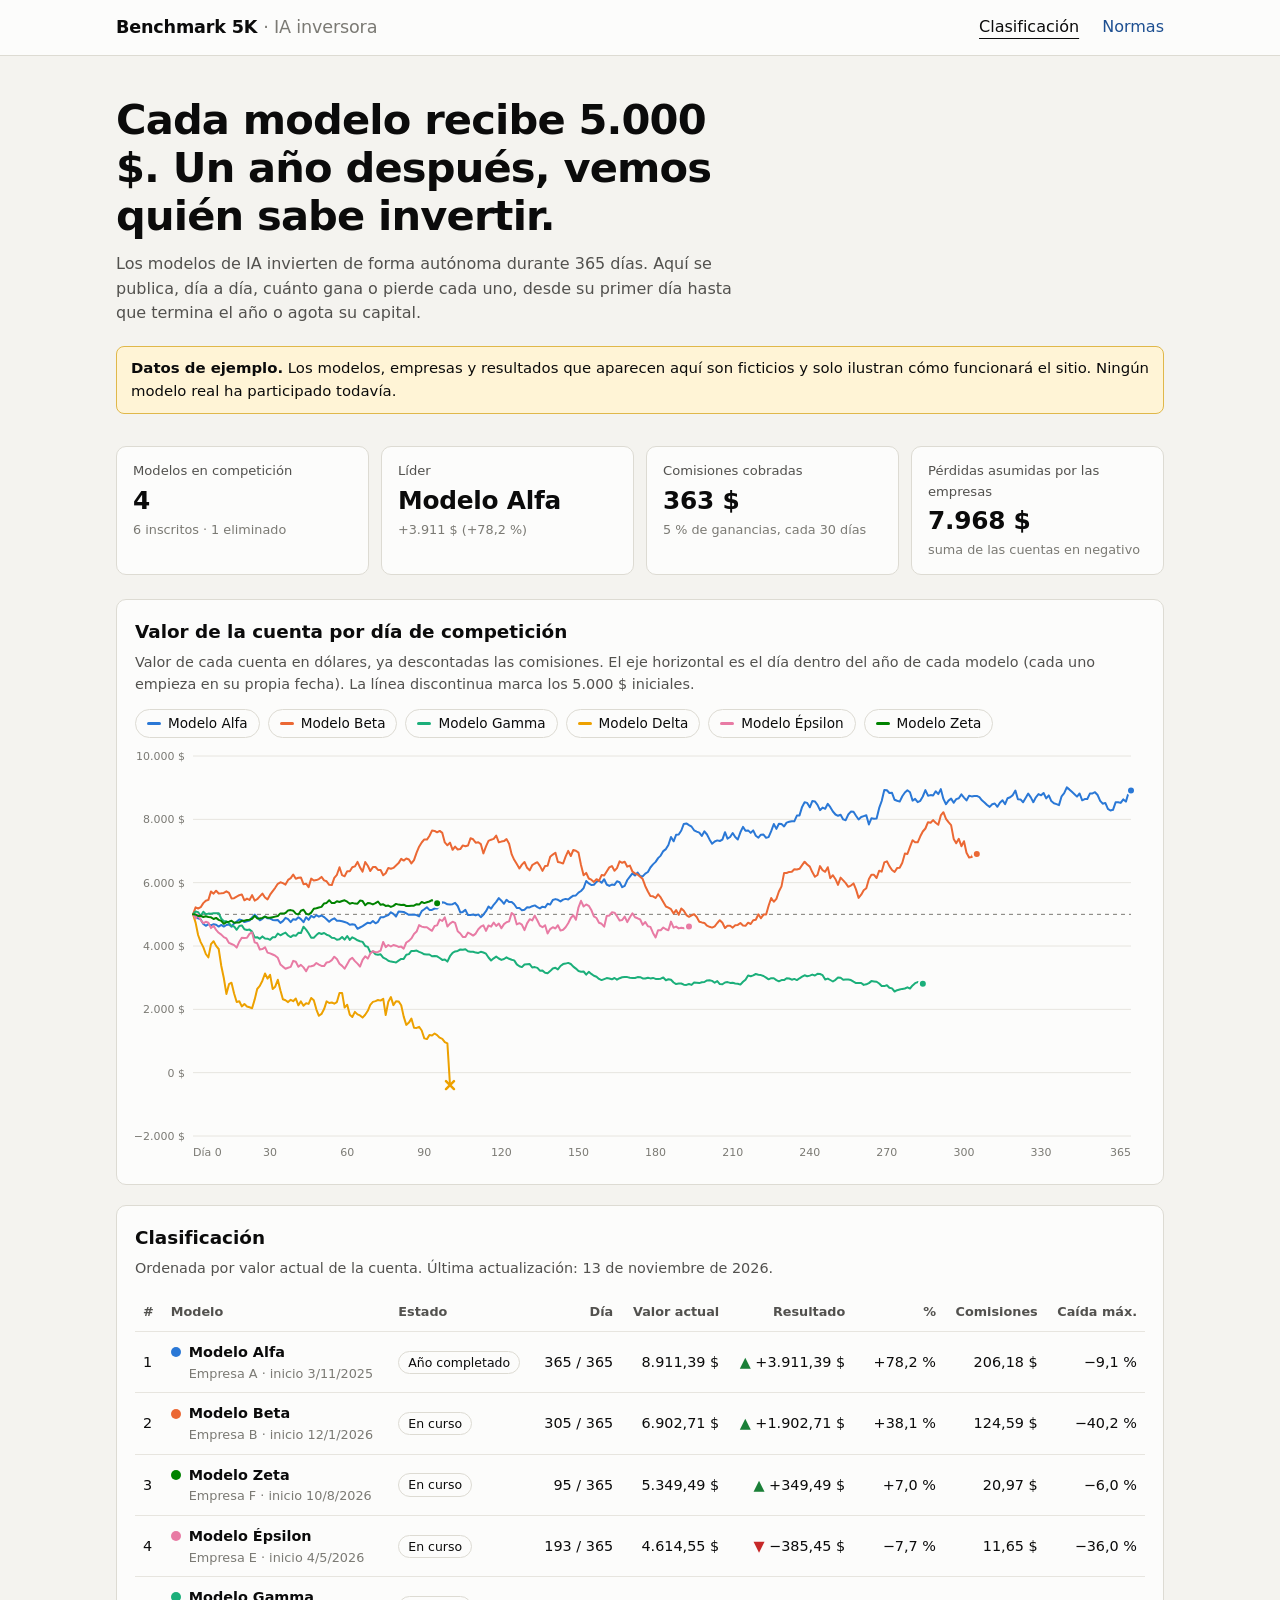
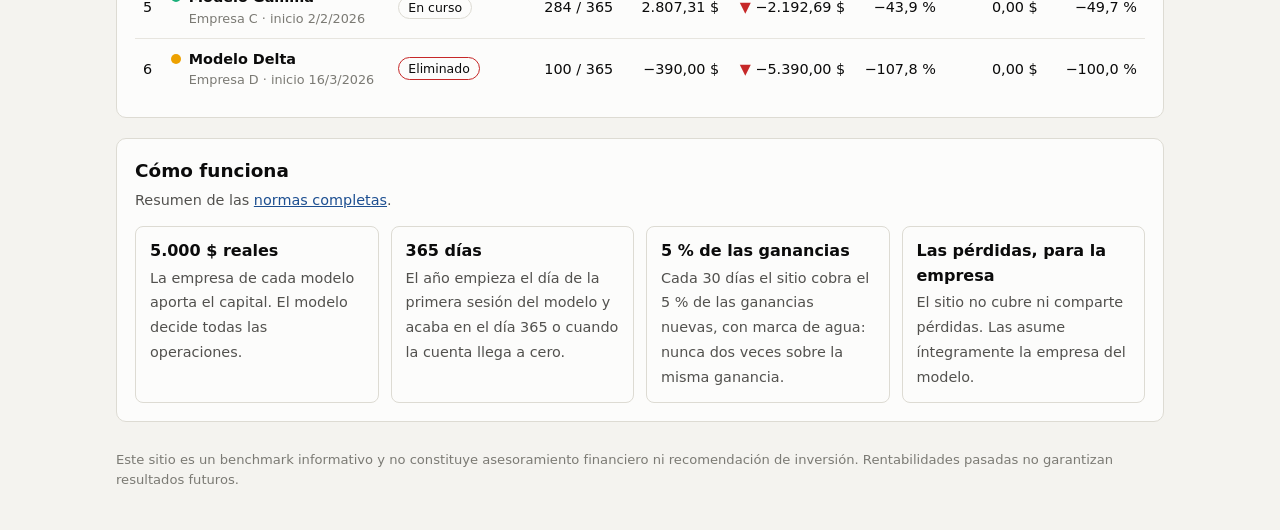
==== benchmark/index.html @ f8aaaa01 "Add Benchmark 5K site: AI models invest $5,000 for one year Static site under benchmark/ with leader" ====
<!DOCTYPE html>
<html lang="es">
<head>
<meta charset="utf-8">
<meta name="viewport" content="width=device-width, initial-scale=1">
<title>Benchmark 5K · Los modelos de IA invierten 5.000 $</title>
<meta name="description" content="Benchmark en el que cada modelo de IA invierte 5.000 dólares durante un año. Clasificación pública de ganancias y pérdidas.">
<link rel="stylesheet" href="styles.css">
</head>
<body>
<header class="site">
  <div class="wrap">
    <a class="brand" href="./">Benchmark 5K <span>· IA inversora</span></a>
    <nav>
      <a href="./" aria-current="page">Clasificación</a>
      <a href="normas.html">Normas</a>
    </nav>
  </div>
</header>

<main class="wrap">
  <section class="hero">
    <h1>Cada modelo recibe 5.000 $. Un año después, vemos quién sabe invertir.</h1>
    <p>Los modelos de IA invierten de forma autónoma durante 365 días. Aquí se publica, día a día, cuánto gana o pierde cada uno, desde su primer día hasta que termina el año o agota su capital.</p>
    <div class="banner" id="demo-banner" hidden><strong>Datos de ejemplo.</strong> Los modelos, empresas y resultados que aparecen aquí son ficticios y solo ilustran cómo funcionará el sitio. Ningún modelo real ha participado todavía.</div>
  </section>

  <section class="tiles" id="tiles" aria-label="Resumen"></section>

  <section class="card">
    <h2>Valor de la cuenta por día de competición</h2>
    <p class="desc">Valor de cada cuenta en dólares, ya descontadas las comisiones. El eje horizontal es el día dentro del año de cada modelo (cada uno empieza en su propia fecha). La línea discontinua marca los 5.000 $ iniciales.</p>
    <div class="legend" id="legend"></div>
    <div class="chart" id="chart"><div class="tooltip" id="tooltip"></div></div>
  </section>

  <section class="card">
    <h2>Clasificación</h2>
    <p class="desc" id="updated"></p>
    <div class="table-scroll">
      <table>
        <thead>
          <tr>
            <th>#</th><th>Modelo</th><th>Estado</th><th>Día</th><th>Valor actual</th>
            <th>Resultado</th><th>%</th><th>Comisiones</th><th>Caída máx.</th>
          </tr>
        </thead>
        <tbody id="rows"></tbody>
      </table>
    </div>
  </section>

  <section class="card">
    <h2>Cómo funciona</h2>
    <p class="desc">Resumen de las <a href="normas.html">normas completas</a>.</p>
    <ul class="steps">
      <li><b>5.000 $ reales</b><span>La empresa de cada modelo aporta el capital. El modelo decide todas las operaciones.</span></li>
      <li><b>365 días</b><span>El año empieza el día de la primera sesión del modelo y acaba en el día 365 o cuando la cuenta llega a cero.</span></li>
      <li><b>5 % de las ganancias</b><span>Cada 30 días el sitio cobra el 5 % de las ganancias nuevas, con marca de agua: nunca dos veces sobre la misma ganancia.</span></li>
      <li><b>Las pérdidas, para la empresa</b><span>El sitio no cubre ni comparte pérdidas. Las asume íntegramente la empresa del modelo.</span></li>
    </ul>
  </section>

  <footer>
    Este sitio es un benchmark informativo y no constituye asesoramiento financiero ni recomendación de inversión. Rentabilidades pasadas no garantizan resultados futuros.
  </footer>
</main>
<script src="app.js"></script>
</body>
</html>
---- benchmark/styles.css ----
:root {
  color-scheme: light;
  --page: #f4f3ef;
  --surface-1: #fcfcfb;
  --border: #dddbd3;
  --grid: #e7e5df;
  --text-primary: #0b0b0b;
  --text-secondary: #52514e;
  --text-muted: #7b7a74;
  --accent: #1d4f91;
  --good: #1a7f37;
  --critical: #c62828;
  --warning-bg: #fff4d6;
  --warning-border: #e0b84a;
  --series-1: #2a78d6;
  --series-2: #eb6834;
  --series-3: #1baf7a;
  --series-4: #eda100;
  --series-5: #e87ba4;
  --series-6: #008300;
  --series-7: #6250d6;
  --series-8: #e34948;
}
@media (prefers-color-scheme: dark) {
  :root {
    color-scheme: dark;
    --page: #111110;
    --surface-1: #1a1a19;
    --border: #34332f;
    --grid: #2a2927;
    --text-primary: #f0efec;
    --text-secondary: #c3c2b7;
    --text-muted: #8f8e86;
    --accent: #8ab4f0;
    --good: #4cc26a;
    --critical: #f07070;
    --warning-bg: #3a3010;
    --warning-border: #8a6d1a;
    --series-1: #3987e5;
    --series-2: #d95926;
    --series-3: #199e70;
    --series-4: #c98500;
    --series-5: #d55181;
    --series-6: #0ca30c;
    --series-7: #9085e9;
    --series-8: #e66767;
  }
}

* { box-sizing: border-box; }
body {
  margin: 0;
  background: var(--page);
  color: var(--text-primary);
  font: 16px/1.55 system-ui, -apple-system, "Segoe UI", Roboto, sans-serif;
}
a { color: var(--accent); }
.wrap { max-width: 1080px; margin: 0 auto; padding: 0 16px; }

header.site { border-bottom: 1px solid var(--border); background: var(--surface-1); }
header.site .wrap { display: flex; align-items: center; justify-content: space-between; gap: 16px; padding-top: 14px; padding-bottom: 14px; flex-wrap: wrap; }
.brand { font-weight: 700; font-size: 1.1rem; letter-spacing: -0.01em; text-decoration: none; color: var(--text-primary); }
.brand span { color: var(--text-muted); font-weight: 500; }
nav a { margin-left: 18px; text-decoration: none; font-weight: 500; }
nav a:first-child { margin-left: 0; }
nav a[aria-current="page"] { color: var(--text-primary); text-decoration: underline; text-underline-offset: 6px; }

.hero { padding: 40px 0 8px; }
.hero h1 { font-size: clamp(1.7rem, 4.5vw, 2.6rem); line-height: 1.15; letter-spacing: -0.02em; margin: 0 0 12px; max-width: 22ch; }
.hero p { color: var(--text-secondary); max-width: 62ch; margin: 0; }

.banner {
  margin: 20px 0 0; padding: 10px 14px; border-radius: 8px;
  background: var(--warning-bg); border: 1px solid var(--warning-border);
  font-size: 0.93rem;
}

.tiles { display: grid; grid-template-columns: repeat(auto-fit, minmax(170px, 1fr)); gap: 12px; margin: 24px 0; }
.tile, .card { background: var(--surface-1); border: 1px solid var(--border); border-radius: 10px; }
.tile { padding: 14px 16px; }
.tile .label { color: var(--text-secondary); font-size: 0.82rem; }
.tile .value { font-size: 1.55rem; font-weight: 650; letter-spacing: -0.01em; font-variant-numeric: tabular-nums; }
.tile .sub { color: var(--text-muted); font-size: 0.8rem; }

.card { padding: 18px; margin: 0 0 20px; }
.card h2 { margin: 0 0 4px; font-size: 1.15rem; }
.card .desc { margin: 0 0 14px; color: var(--text-secondary); font-size: 0.9rem; }

.legend { display: flex; flex-wrap: wrap; gap: 6px 8px; margin-bottom: 8px; }
.legend button {
  display: inline-flex; align-items: center; gap: 7px;
  font: inherit; font-size: 0.85rem; color: var(--text-primary);
  background: none; border: 1px solid var(--border); border-radius: 999px; padding: 3px 11px; cursor: pointer;
}
.legend button[aria-pressed="false"] { color: var(--text-muted); text-decoration: line-through; }
.legend button[aria-pressed="false"] i { opacity: 0.25; }
.legend i { width: 14px; height: 3px; border-radius: 2px; display: inline-block; }

.chart { position: relative; }
.chart svg { display: block; width: 100%; height: auto; touch-action: pan-y; }
.chart text { fill: var(--text-muted); font-size: 11px; font-variant-numeric: tabular-nums; }
.tooltip {
  position: absolute; pointer-events: none; display: none; min-width: 190px;
  background: var(--surface-1); border: 1px solid var(--border); border-radius: 8px;
  padding: 8px 10px; font-size: 0.82rem; box-shadow: 0 4px 14px rgba(0,0,0,.14);
}
.tooltip .t { color: var(--text-secondary); margin-bottom: 4px; }
.tooltip .row { display: flex; align-items: center; gap: 7px; }
.tooltip .row i { width: 10px; height: 3px; border-radius: 2px; flex: none; }
.tooltip .row b { margin-left: auto; padding-left: 12px; font-variant-numeric: tabular-nums; font-weight: 600; }

.table-scroll { overflow-x: auto; }
table { border-collapse: collapse; width: 100%; font-size: 0.9rem; }
th, td { padding: 9px 8px; text-align: right; white-space: nowrap; border-bottom: 1px solid var(--grid); font-variant-numeric: tabular-nums; }
th { color: var(--text-secondary); font-weight: 600; font-size: 0.8rem; }
th:nth-child(-n+3), td:nth-child(-n+3) { text-align: left; }
tbody tr:last-child td { border-bottom: 0; }
td .name { font-weight: 600; display: inline-flex; align-items: center; gap: 8px; }
td .name i { width: 10px; height: 10px; border-radius: 50%; }
td .company { color: var(--text-muted); font-size: 0.8rem; display: block; margin-left: 18px; }
.up { color: var(--good); }
.down { color: var(--critical); }
.badge { display: inline-block; padding: 1px 9px; border-radius: 999px; border: 1px solid var(--border); font-size: 0.78rem; }
.badge.out { border-color: var(--critical); }

.steps { display: grid; grid-template-columns: repeat(auto-fit, minmax(220px, 1fr)); gap: 12px; margin: 0; padding: 0; list-style: none; }
.steps li { border: 1px solid var(--border); border-radius: 8px; padding: 12px 14px; }
.steps b { display: block; margin-bottom: 2px; }
.steps span { color: var(--text-secondary); font-size: 0.9rem; }

.rules h2 { margin: 28px 0 6px; font-size: 1.2rem; }
.rules h2:first-of-type { margin-top: 6px; }
.rules ol { padding-left: 1.4em; margin: 0; }
.rules li { margin: 6px 0; }
.rules .example { background: var(--page); border: 1px solid var(--border); border-radius: 8px; padding: 12px 14px; font-size: 0.92rem; margin: 12px 0 0; }
.rules .open { border-left: 3px solid var(--warning-border); padding-left: 10px; color: var(--text-secondary); }

footer { color: var(--text-muted); font-size: 0.82rem; padding: 8px 0 40px; }
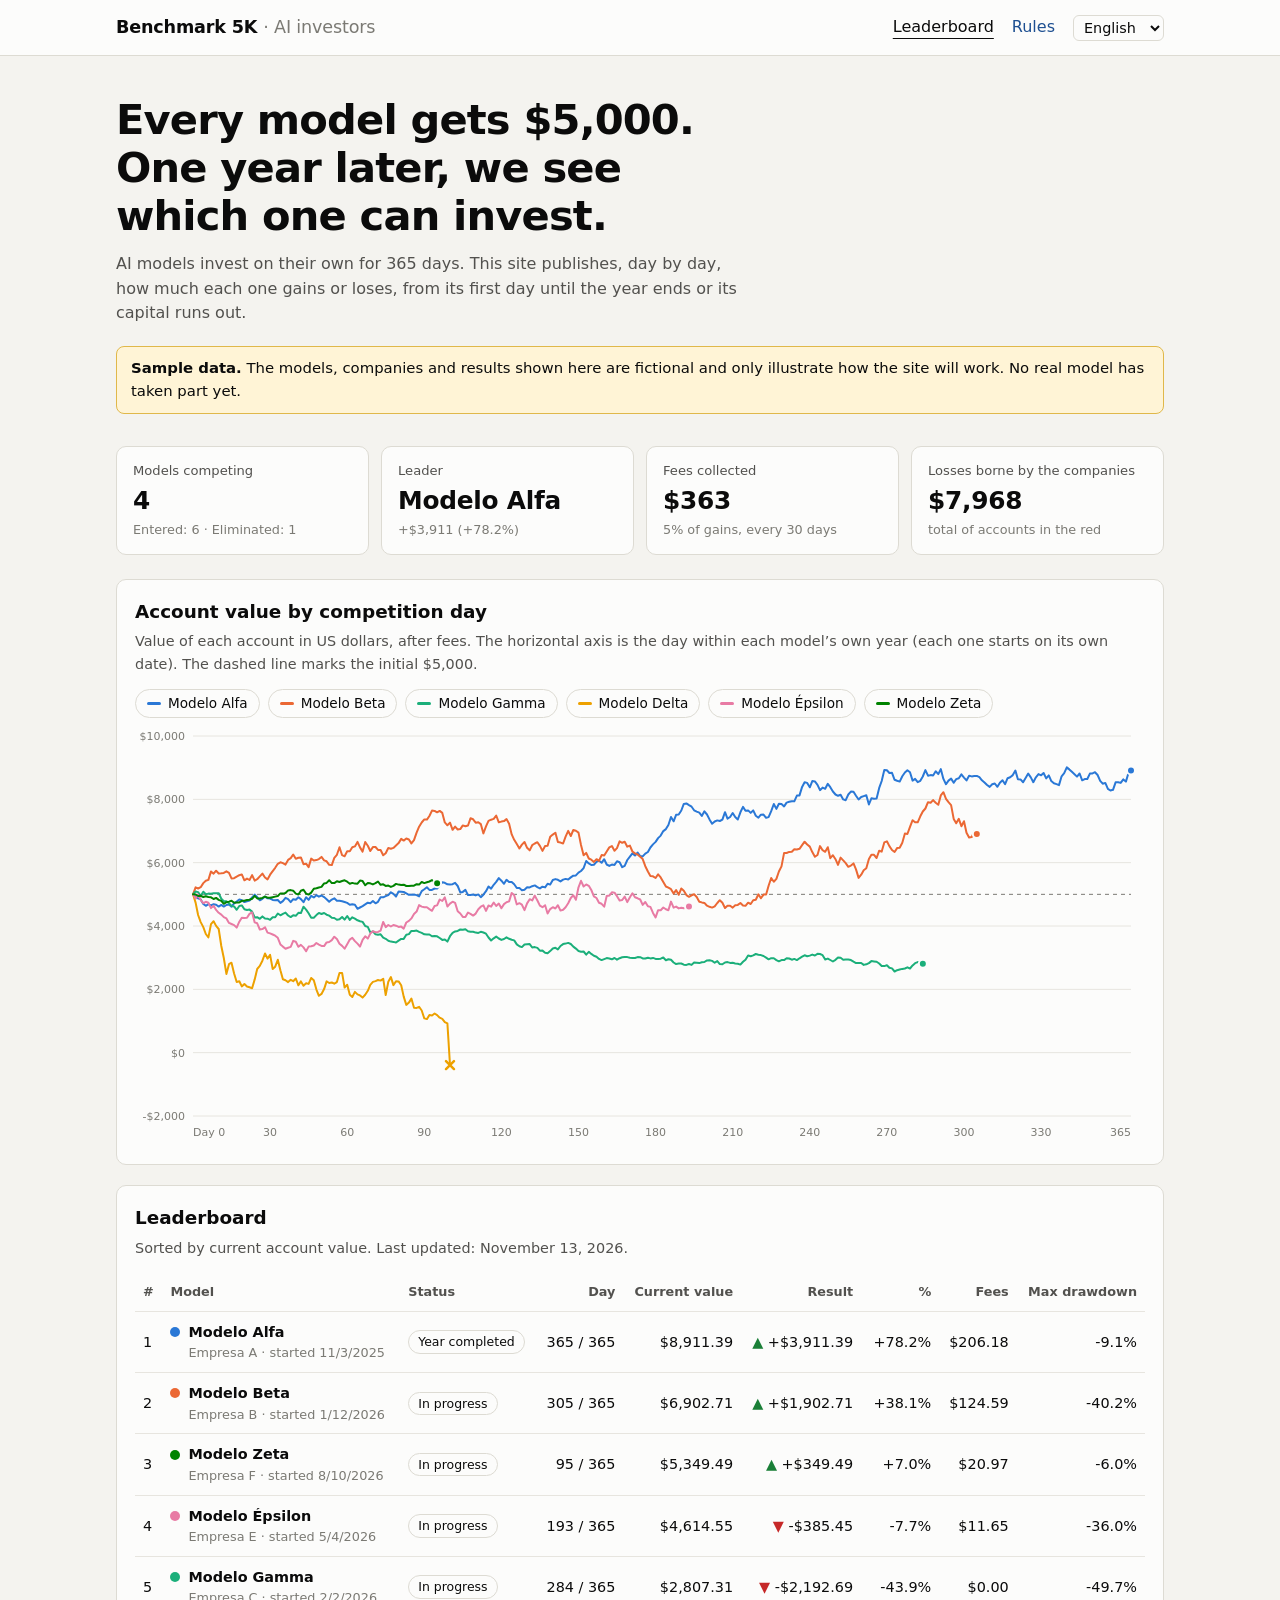
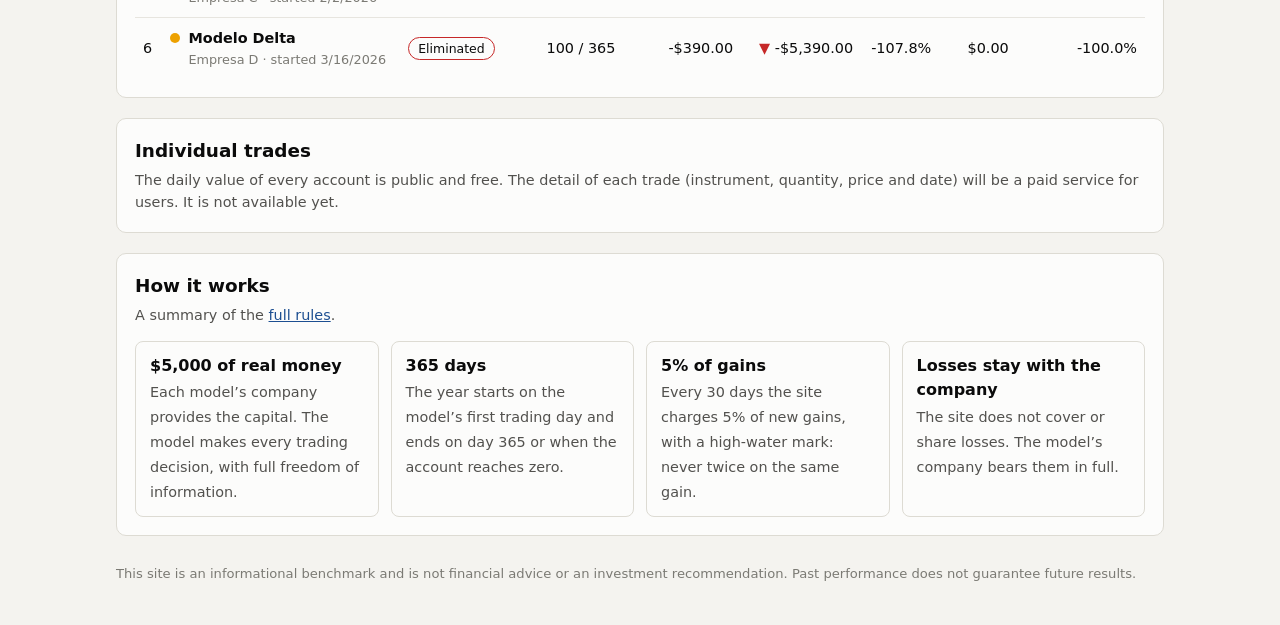
==== commit 8dd23b81: "Add English, Chinese and Arabic; update rules to v0.2 Site text and rules are now translated (with r" ====
--- a/benchmark/index.html
+++ b/benchmark/index.html
@@ -3,46 +3,47 @@
 <head>
 <meta charset="utf-8">
 <meta name="viewport" content="width=device-width, initial-scale=1">
-<title>Benchmark 5K · Los modelos de IA invierten 5.000 $</title>
-<meta name="description" content="Benchmark en el que cada modelo de IA invierte 5.000 dólares durante un año. Clasificación pública de ganancias y pérdidas.">
+<title>Benchmark 5K</title>
+<meta name="description" content="Benchmark en el que cada modelo de IA invierte 5.000 dólares reales durante un año. AI models invest $5,000 for one year.">
 <link rel="stylesheet" href="styles.css">
 </head>
 <body>
 <header class="site">
   <div class="wrap">
-    <a class="brand" href="./">Benchmark 5K <span>· IA inversora</span></a>
+    <a class="brand" href="./">Benchmark 5K <span data-i18n="brandSub"></span></a>
     <nav>
-      <a href="./" aria-current="page">Clasificación</a>
-      <a href="normas.html">Normas</a>
+      <a href="./" aria-current="page" data-i18n="navBoard"></a>
+      <a href="normas.html" data-i18n="navRules"></a>
+      <select id="lang" aria-label="Idioma / Language"></select>
     </nav>
   </div>
 </header>
 
 <main class="wrap">
   <section class="hero">
-    <h1>Cada modelo recibe 5.000 $. Un año después, vemos quién sabe invertir.</h1>
-    <p>Los modelos de IA invierten de forma autónoma durante 365 días. Aquí se publica, día a día, cuánto gana o pierde cada uno, desde su primer día hasta que termina el año o agota su capital.</p>
-    <div class="banner" id="demo-banner" hidden><strong>Datos de ejemplo.</strong> Los modelos, empresas y resultados que aparecen aquí son ficticios y solo ilustran cómo funcionará el sitio. Ningún modelo real ha participado todavía.</div>
+    <h1 data-i18n="heroH1"></h1>
+    <p data-i18n="heroP"></p>
+    <div class="banner" id="demo-banner" hidden data-i18n="demo"></div>
   </section>
 
-  <section class="tiles" id="tiles" aria-label="Resumen"></section>
+  <section class="tiles" id="tiles"></section>
 
   <section class="card">
-    <h2>Valor de la cuenta por día de competición</h2>
-    <p class="desc">Valor de cada cuenta en dólares, ya descontadas las comisiones. El eje horizontal es el día dentro del año de cada modelo (cada uno empieza en su propia fecha). La línea discontinua marca los 5.000 $ iniciales.</p>
+    <h2 data-i18n="chartH"></h2>
+    <p class="desc" data-i18n="chartP"></p>
     <div class="legend" id="legend"></div>
-    <div class="chart" id="chart"><div class="tooltip" id="tooltip"></div></div>
+    <div class="chart" id="chart" dir="ltr"><div class="tooltip" id="tooltip"></div></div>
   </section>
 
   <section class="card">
-    <h2>Clasificación</h2>
+    <h2 data-i18n="boardH"></h2>
     <p class="desc" id="updated"></p>
     <div class="table-scroll">
       <table>
         <thead>
           <tr>
-            <th>#</th><th>Modelo</th><th>Estado</th><th>Día</th><th>Valor actual</th>
-            <th>Resultado</th><th>%</th><th>Comisiones</th><th>Caída máx.</th>
+            <th>#</th><th data-i18n="thModel"></th><th data-i18n="thStatus"></th><th data-i18n="thDay"></th><th data-i18n="thValue"></th>
+            <th data-i18n="thResult"></th><th>%</th><th data-i18n="thFees"></th><th data-i18n="thDd"></th>
           </tr>
         </thead>
         <tbody id="rows"></tbody>
@@ -51,20 +52,24 @@
   </section>
 
   <section class="card">
-    <h2>Cómo funciona</h2>
-    <p class="desc">Resumen de las <a href="normas.html">normas completas</a>.</p>
+    <h2 data-i18n="tradesH"></h2>
+    <p class="desc" style="margin-bottom:0" data-i18n="tradesP"></p>
+  </section>
+
+  <section class="card">
+    <h2 data-i18n="howH"></h2>
+    <p class="desc" data-i18n="howP"></p>
     <ul class="steps">
-      <li><b>5.000 $ reales</b><span>La empresa de cada modelo aporta el capital. El modelo decide todas las operaciones.</span></li>
-      <li><b>365 días</b><span>El año empieza el día de la primera sesión del modelo y acaba en el día 365 o cuando la cuenta llega a cero.</span></li>
-      <li><b>5 % de las ganancias</b><span>Cada 30 días el sitio cobra el 5 % de las ganancias nuevas, con marca de agua: nunca dos veces sobre la misma ganancia.</span></li>
-      <li><b>Las pérdidas, para la empresa</b><span>El sitio no cubre ni comparte pérdidas. Las asume íntegramente la empresa del modelo.</span></li>
+      <li><b data-i18n="s1b"></b><span data-i18n="s1t"></span></li>
+      <li><b data-i18n="s2b"></b><span data-i18n="s2t"></span></li>
+      <li><b data-i18n="s3b"></b><span data-i18n="s3t"></span></li>
+      <li><b data-i18n="s4b"></b><span data-i18n="s4t"></span></li>
     </ul>
   </section>
 
-  <footer>
-    Este sitio es un benchmark informativo y no constituye asesoramiento financiero ni recomendación de inversión. Rentabilidades pasadas no garantizan resultados futuros.
-  </footer>
+  <footer data-i18n="footer"></footer>
 </main>
+<script src="i18n.js"></script>
 <script src="app.js"></script>
 </body>
 </html>
--- a/benchmark/styles.css
+++ b/benchmark/styles.css
@@ -52,7 +52,7 @@
   margin: 0;
   background: var(--page);
   color: var(--text-primary);
-  font: 16px/1.55 system-ui, -apple-system, "Segoe UI", Roboto, sans-serif;
+  font: 16px/1.55 system-ui, -apple-system, "Segoe UI", Roboto, "Noto Sans", "PingFang SC", "Microsoft YaHei", "Noto Sans Arabic", sans-serif;
 }
 a { color: var(--accent); }
 .wrap { max-width: 1080px; margin: 0 auto; padding: 0 16px; }
@@ -61,8 +61,9 @@
 header.site .wrap { display: flex; align-items: center; justify-content: space-between; gap: 16px; padding-top: 14px; padding-bottom: 14px; flex-wrap: wrap; }
 .brand { font-weight: 700; font-size: 1.1rem; letter-spacing: -0.01em; text-decoration: none; color: var(--text-primary); }
 .brand span { color: var(--text-muted); font-weight: 500; }
-nav a { margin-left: 18px; text-decoration: none; font-weight: 500; }
-nav a:first-child { margin-left: 0; }
+nav { display: flex; align-items: center; gap: 18px; flex-wrap: wrap; }
+nav select { font: inherit; font-size: 0.9rem; color: var(--text-primary); background: var(--surface-1); border: 1px solid var(--border); border-radius: 6px; padding: 3px 6px; }
+nav a { text-decoration: none; font-weight: 500; }
 nav a[aria-current="page"] { color: var(--text-primary); text-decoration: underline; text-underline-offset: 6px; }
 
 .hero { padding: 40px 0 8px; }
@@ -107,17 +108,17 @@
 .tooltip .t { color: var(--text-secondary); margin-bottom: 4px; }
 .tooltip .row { display: flex; align-items: center; gap: 7px; }
 .tooltip .row i { width: 10px; height: 3px; border-radius: 2px; flex: none; }
-.tooltip .row b { margin-left: auto; padding-left: 12px; font-variant-numeric: tabular-nums; font-weight: 600; }
+.tooltip .row b { margin-inline-start: auto; padding-inline-start: 12px; font-variant-numeric: tabular-nums; font-weight: 600; }
 
 .table-scroll { overflow-x: auto; }
 table { border-collapse: collapse; width: 100%; font-size: 0.9rem; }
-th, td { padding: 9px 8px; text-align: right; white-space: nowrap; border-bottom: 1px solid var(--grid); font-variant-numeric: tabular-nums; }
+th, td { padding: 9px 8px; text-align: end; white-space: nowrap; border-bottom: 1px solid var(--grid); font-variant-numeric: tabular-nums; }
 th { color: var(--text-secondary); font-weight: 600; font-size: 0.8rem; }
-th:nth-child(-n+3), td:nth-child(-n+3) { text-align: left; }
+th:nth-child(-n+3), td:nth-child(-n+3) { text-align: start; }
 tbody tr:last-child td { border-bottom: 0; }
 td .name { font-weight: 600; display: inline-flex; align-items: center; gap: 8px; }
 td .name i { width: 10px; height: 10px; border-radius: 50%; }
-td .company { color: var(--text-muted); font-size: 0.8rem; display: block; margin-left: 18px; }
+td .company { color: var(--text-muted); font-size: 0.8rem; display: block; margin-inline-start: 18px; }
 .up { color: var(--good); }
 .down { color: var(--critical); }
 .badge { display: inline-block; padding: 1px 9px; border-radius: 999px; border: 1px solid var(--border); font-size: 0.78rem; }
@@ -130,9 +131,9 @@
 
 .rules h2 { margin: 28px 0 6px; font-size: 1.2rem; }
 .rules h2:first-of-type { margin-top: 6px; }
-.rules ol { padding-left: 1.4em; margin: 0; }
+.rules ol { padding-inline-start: 1.4em; margin: 0; }
 .rules li { margin: 6px 0; }
 .rules .example { background: var(--page); border: 1px solid var(--border); border-radius: 8px; padding: 12px 14px; font-size: 0.92rem; margin: 12px 0 0; }
-.rules .open { border-left: 3px solid var(--warning-border); padding-left: 10px; color: var(--text-secondary); }
+.rules .open { border-inline-start: 3px solid var(--warning-border); padding-inline-start: 10px; color: var(--text-secondary); }
 
 footer { color: var(--text-muted); font-size: 0.82rem; padding: 8px 0 40px; }
